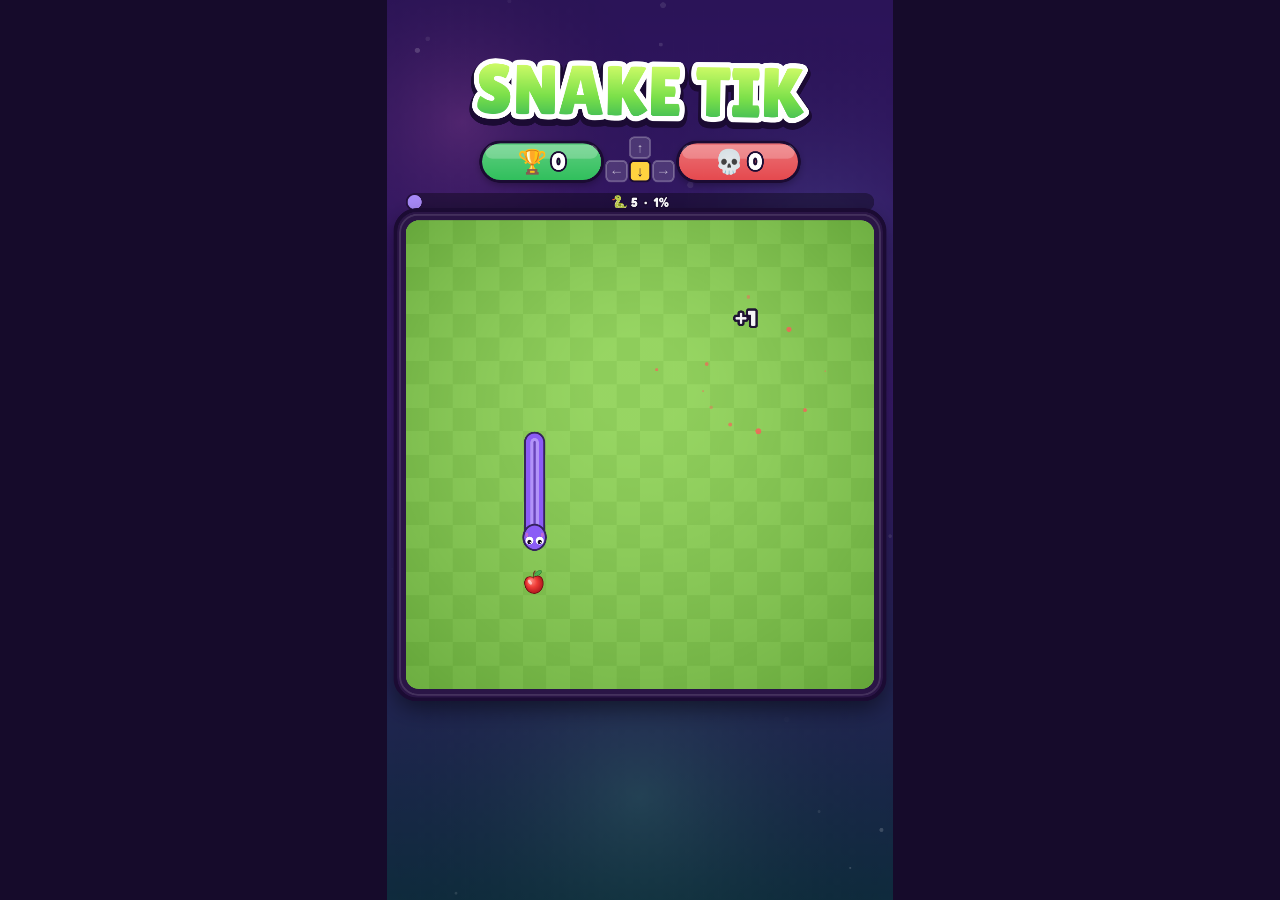
==== ui/game.html @ 9703639a "Snake Tik 1.0.0 Co-Authored-By: Claude Opus 5.5 <noreply@anthropic.com>" ====
<!doctype html>
<html lang="es">
<head>
<meta charset="utf-8">
<meta name="viewport" content="width=device-width,initial-scale=1">
<title>Snake Tik · Juego</title>
<style>
@font-face { font-family: Lilita; src: url(/ui/fonts/LilitaOne.woff2) format("woff2"); }
@font-face { font-family: Fredoka; src: url(/ui/fonts/Fredoka.woff2) format("woff2"); font-weight: 300 700; }
html, body { margin: 0; height: 100%; background: #160b2b; overflow: hidden; user-select: none; }
body { display: grid; place-items: center; }
canvas { display: block; height: 100vh; width: calc(100vh * 9 / 16); max-width: 100vw; max-height: calc(100vw * 16 / 9); }
</style>
</head>
<body>
<canvas id="c" width="1080" height="1920"></canvas>
<script src="/ui/guard.js"></script>
<script src="/ui/snake-core.js"></script>
<script src="/ui/sfx.js"></script>
<script src="/ui/i18n.js"></script>
<script src="/ui/render.js"></script>
<script>
'use strict';
// La ventana del juego: lee eventos del programa (regalos, PERDER, ajustes) y dibuja con render.js.
// Sin licencia el programa no entrega render.js / snake-core.js: se muestra el candado y se espera.
if (!window.SnakeRender || !window.SnakeCore) {
  const c = document.getElementById('c'), g = c.getContext('2d');
  const draw = (msg) => {
    g.fillStyle = '#160b2b'; g.fillRect(0, 0, 1080, 1920);
    g.textAlign = 'center'; g.fillStyle = '#fff'; g.font = '160px sans-serif'; g.fillText('🔒', 540, 820);
    g.font = '90px Lilita, sans-serif'; g.fillStyle = '#7be04a'; g.fillText('SNAKE TIK', 540, 1000);
    g.font = '44px Fredoka, sans-serif'; g.fillStyle = '#fff'; g.fillText(msg || 'Inicia sesión en el programa', 540, 1100);
  };
  draw();
  setInterval(async () => {
    try { const r = await fetch('/api/poll?since=-1').then((x) => x.json()); if (!r.locked) location.reload(); else draw(r.locked); } catch {}
  }, 2000);
  throw new Error('sin licencia');
}
const R = SnakeRender.create(document.getElementById('c'), { sfx: SFX, i18n: I18N });
document.addEventListener('pointerdown', () => SFX.unlock());

let since = -1;
async function poll() {
  try {
    const r = await fetch('/api/poll?since=' + since).then((x) => x.json());
    const first = since < 0;
    since = r.seq;
    if (r.settings) R.applySettings(r.settings, first);
    for (const e of r.events) {
      if (e.type === 'add') R.gift(e.what, e.amount, e.nick, e.source);
      else if (e.type === 'lose') R.fail();
      else if (e.type === 'reset') R.reset();
    }
    if (r.locked !== undefined) R.setLocked(r.locked);
  } catch { /* el programa se cerró: el juego sigue */ }
  setTimeout(poll, 250);
}
poll();
</script>
</body>
</html>
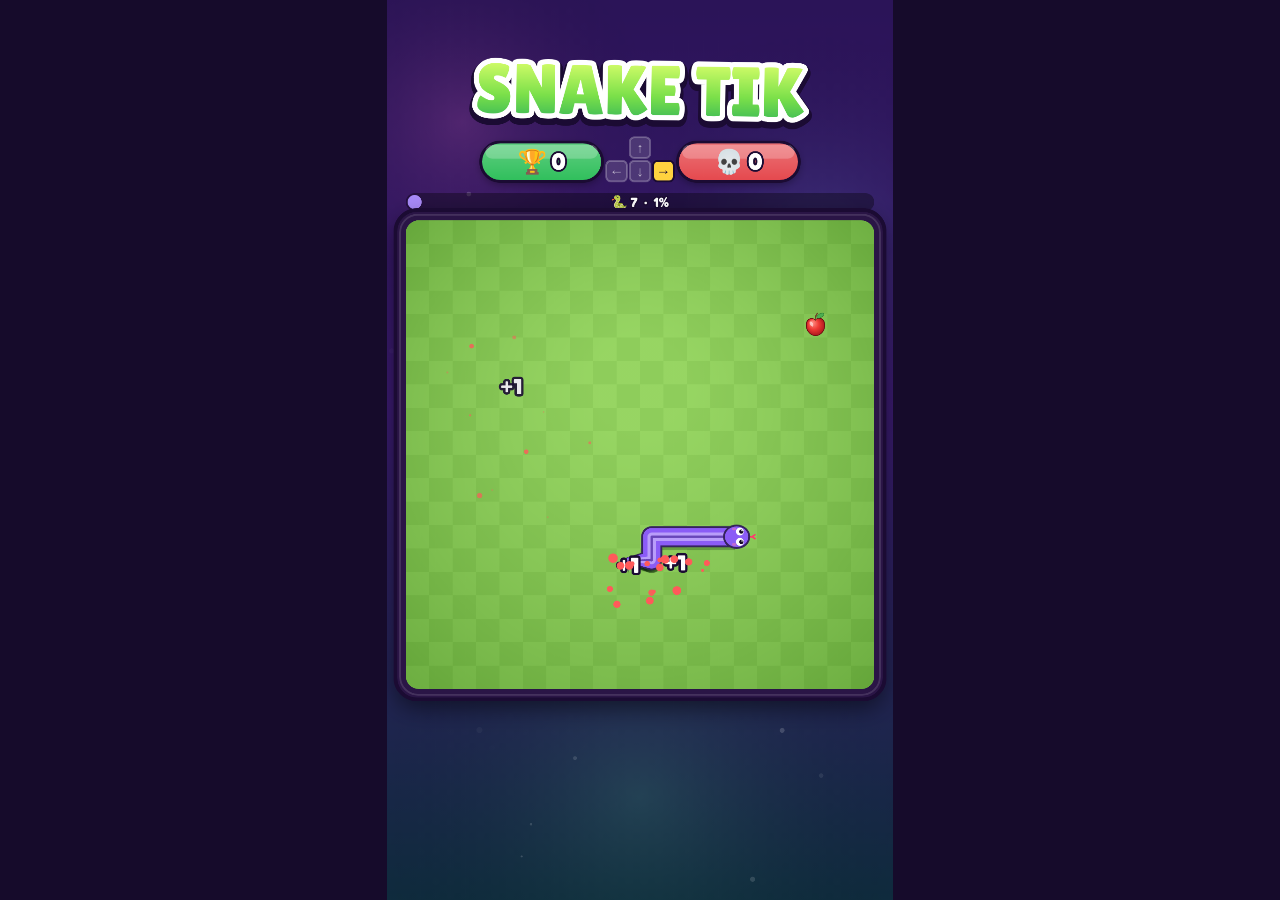
==== commit 5b501ab7: "v1.0.2: bombas -1, Start, nuevos diseños, reiniciar estadísticas, modo nunca pierde Co-Authored-By: " ====
--- a/ui/game.html
+++ b/ui/game.html
@@ -51,8 +51,10 @@
       if (e.type === 'add') R.gift(e.what, e.amount, e.nick, e.source);
       else if (e.type === 'lose') R.fail();
       else if (e.type === 'reset') R.reset();
+      else if (e.type === 'stats') { R.game.wins = e.wins; R.game.losses = e.losses; }
     }
     if (r.locked !== undefined) R.setLocked(r.locked);
+    R.setPaused(r.started ? false : I18N.t('pressStart')); // no empieza hasta pulsar Start en el panel
   } catch { /* el programa se cerró: el juego sigue */ }
   setTimeout(poll, 250);
 }
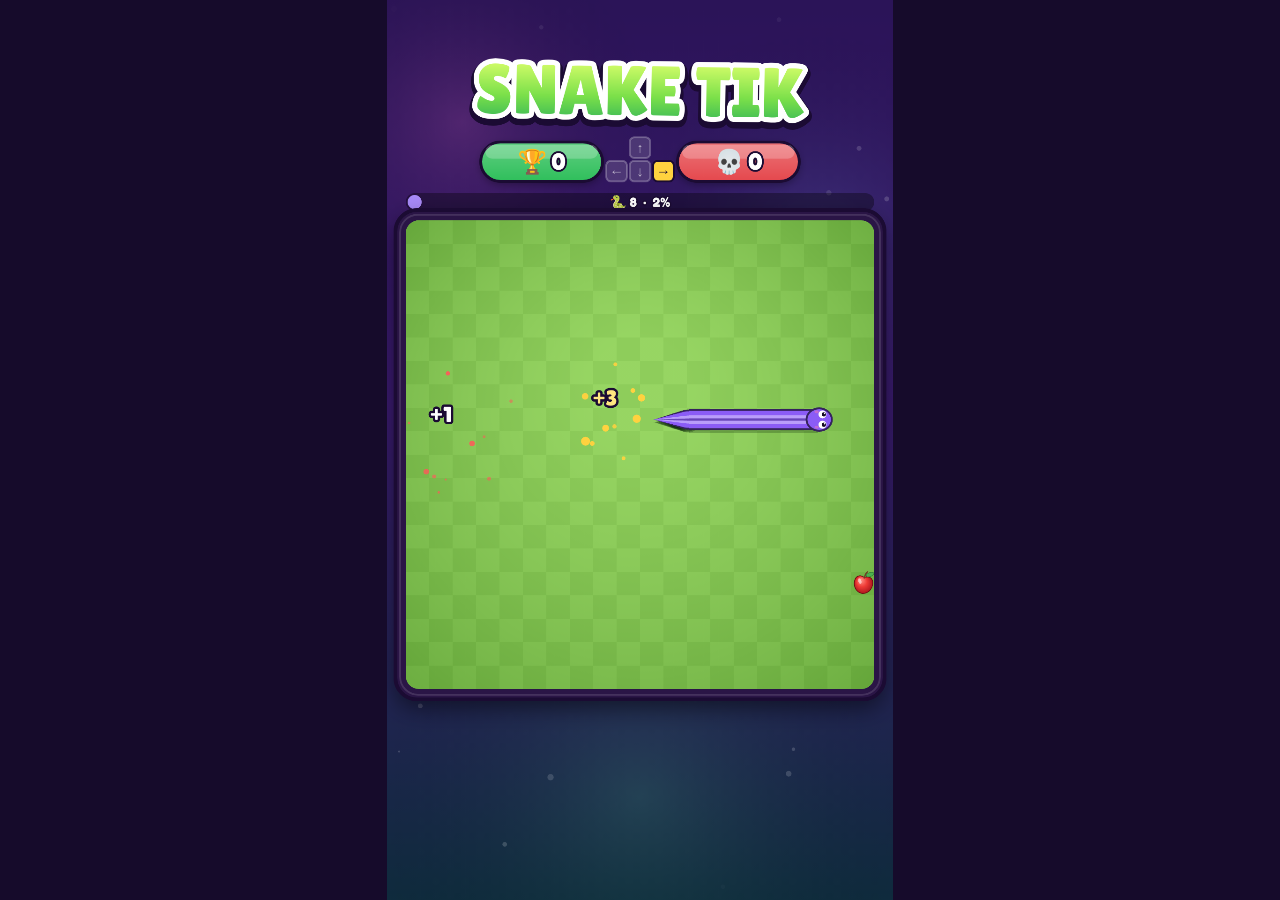
==== commit ea194db3: "v1.0.3: sin bloques morados, título opcional, piezas movibles, media vuelta de rescate Co-Authored-B" ====
--- a/ui/game.html
+++ b/ui/game.html
@@ -37,7 +37,9 @@
   }, 2000);
   throw new Error('sin licencia');
 }
-const R = SnakeRender.create(document.getElementById('c'), { sfx: SFX, i18n: I18N });
+const R = SnakeRender.create(document.getElementById('c'), { sfx: SFX, i18n: I18N, draggable: true,
+  // arrastrar el título, el marcador, el tablero, Discord… con el ratón: se guarda en el programa
+  onLayout: (layout) => fetch('/api/config', { method: 'POST', headers: { 'Content-Type': 'application/json' }, body: JSON.stringify({ layout }) }) });
 document.addEventListener('pointerdown', () => SFX.unlock());
 
 let since = -1;
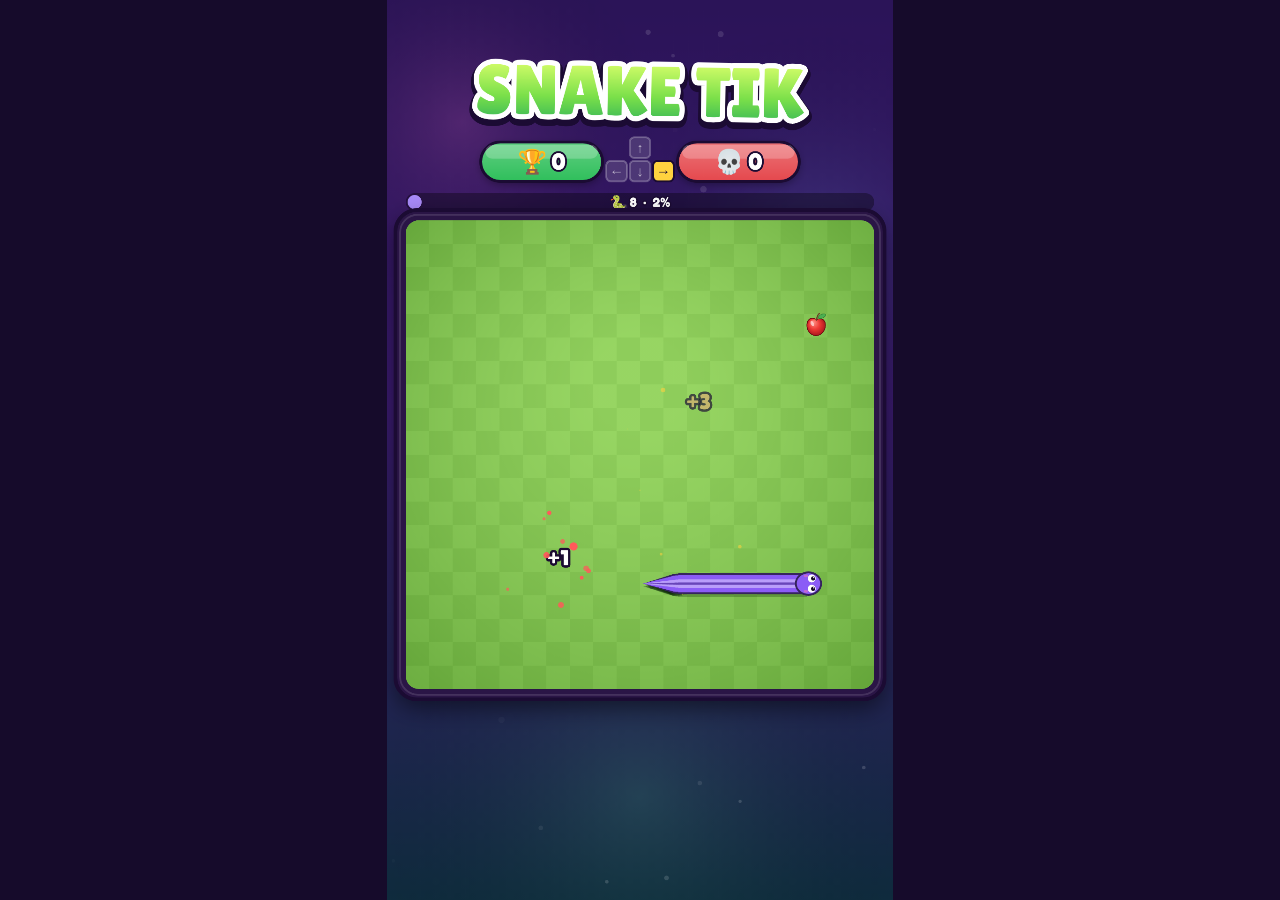
==== commit d520d086: "v1.0.5: botones de pausa/reanudar y volver al inicio Co-Authored-By: Claude Opus 5.5 <noreply@anthro" ====
--- a/ui/game.html
+++ b/ui/game.html
@@ -42,7 +42,7 @@
   onLayout: (layout) => fetch('/api/config', { method: 'POST', headers: { 'Content-Type': 'application/json' }, body: JSON.stringify({ layout }) }) });
 document.addEventListener('pointerdown', () => SFX.unlock());
 
-let since = -1;
+let since = -1, lastPause;
 async function poll() {
   try {
     const r = await fetch('/api/poll?since=' + since).then((x) => x.json());
@@ -56,7 +56,9 @@
       else if (e.type === 'stats') { R.game.wins = e.wins; R.game.losses = e.losses; }
     }
     if (r.locked !== undefined) R.setLocked(r.locked);
-    R.setPaused(r.started ? false : I18N.t('pressStart')); // no empieza hasta pulsar Start en el panel
+    // no empieza hasta pulsar Start en el panel; con Pausa se congela tal cual
+    const pz = !r.started ? I18N.t('pressStart') : r.paused ? I18N.t('pausedMsg') : false;
+    if (pz !== lastPause) { lastPause = pz; R.setPaused(pz); } // solo al cambiar (cada llamada reinicia el reloj de fotogramas)
   } catch { /* el programa se cerró: el juego sigue */ }
   setTimeout(poll, 250);
 }
